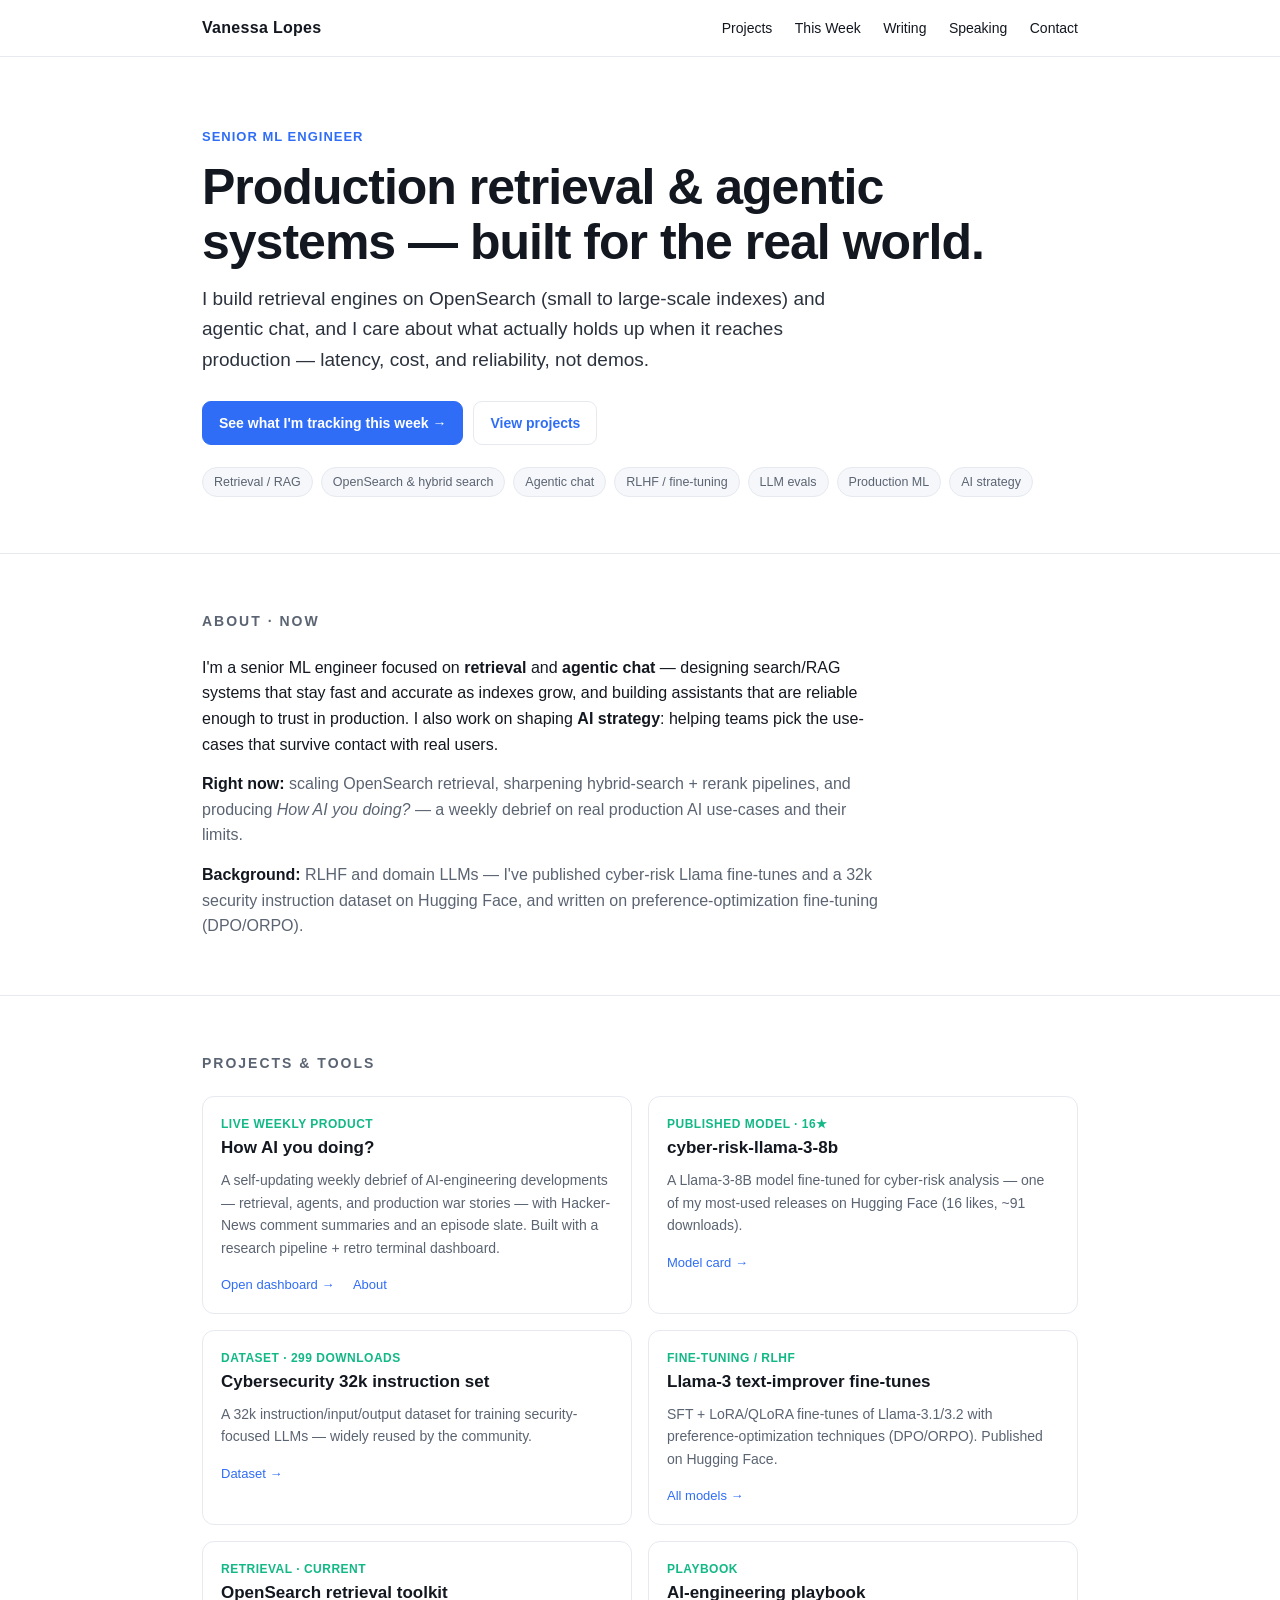
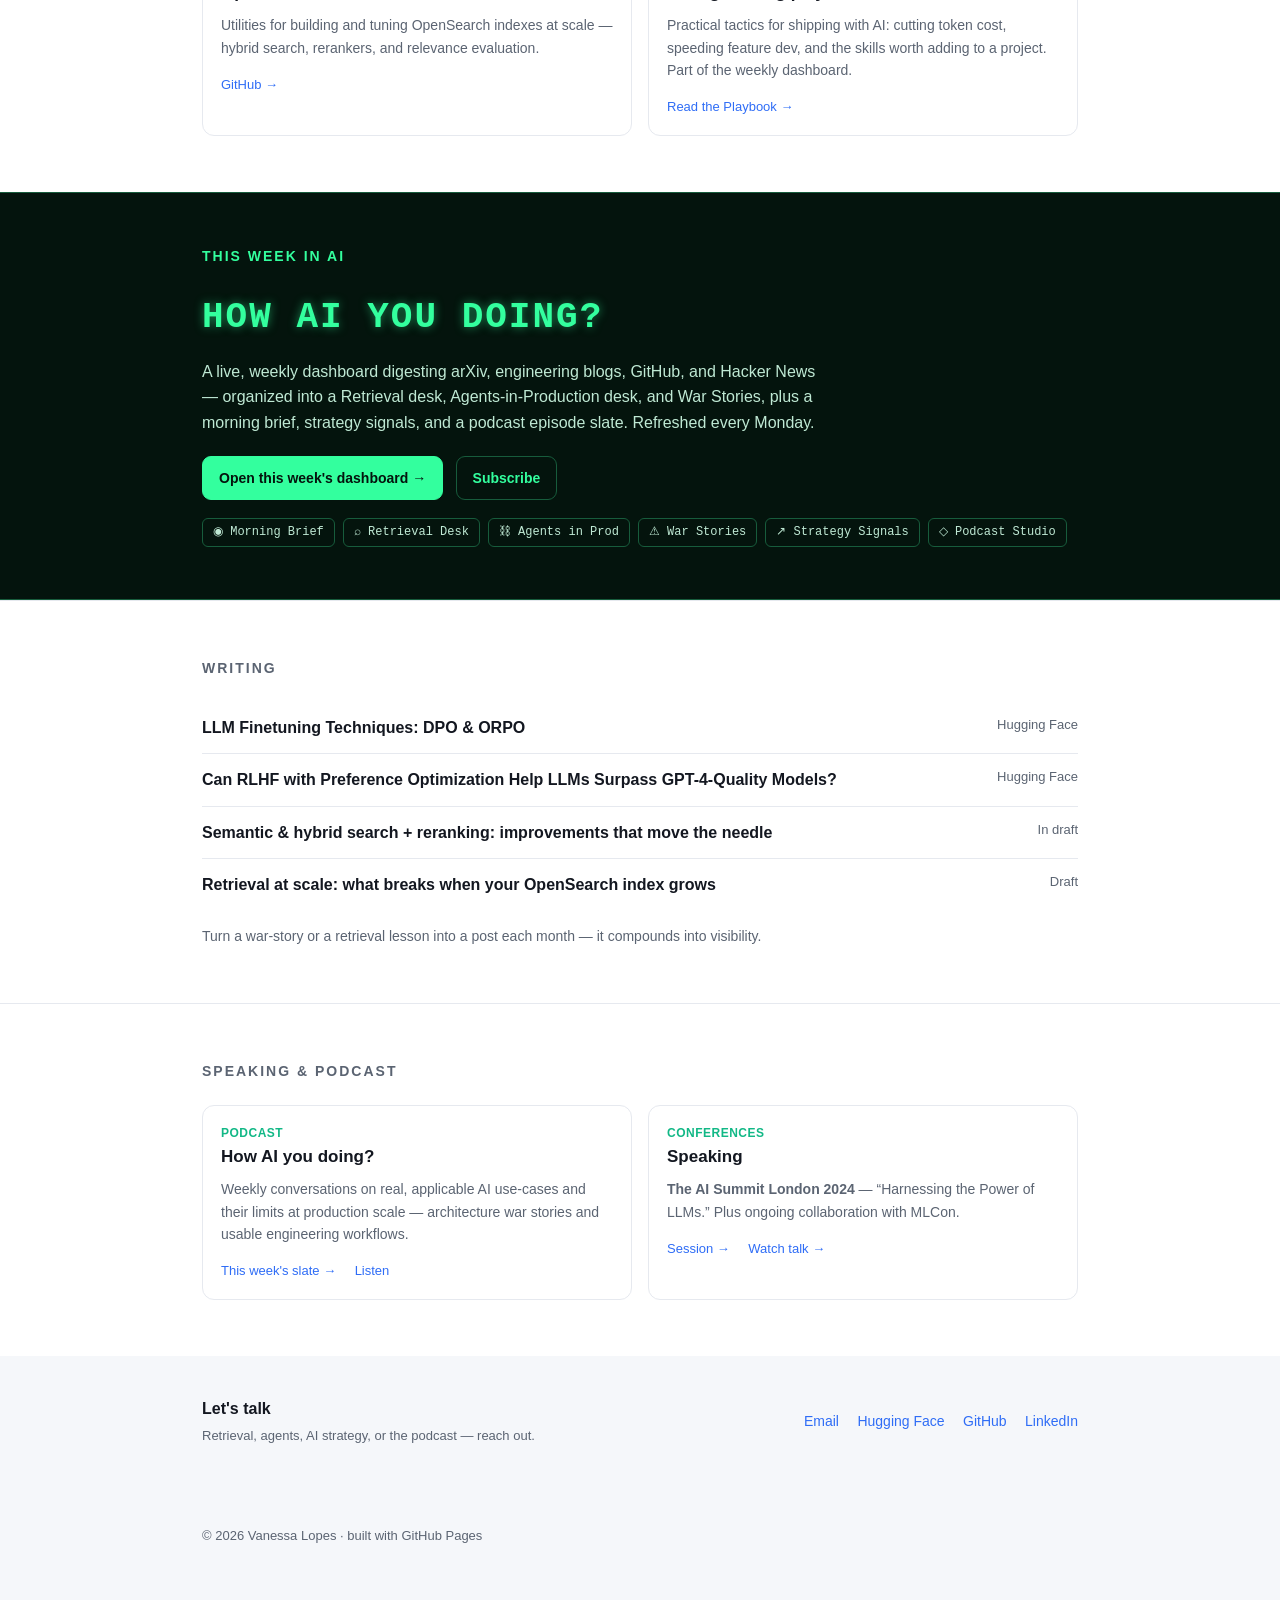
==== index.html @ 605ee218 "Personal site" ====
<!DOCTYPE html>
<html lang="en">
<!--
  ┌─────────────────────────────────────────────────────────────┐
  │  EDIT THESE (search for EDIT): name, tagline, social links,   │
  │  project links, writing links. Everything else is styling.    │
  └─────────────────────────────────────────────────────────────┘
-->
<head>
<meta charset="utf-8" />
<meta name="viewport" content="width=device-width, initial-scale=1" />
<title>Vanessa Lopes — ML Engineer · Retrieval &amp; Agentic Systems</title>
<meta name="description" content="Senior ML engineer building production retrieval engines (OpenSearch) and agentic chat. Writing, tools, and the weekly How AI you doing? debrief." />
<style>
  :root{
    --bg:#ffffff; --soft:#f5f7fa; --line:#e6e9ef; --ink:#131720; --muted:#5b6472;
    --accent:#2f6df6; --neon:#12b886; --term:#04140d; --termline:#175c3c; --termneon:#33ff9e;
  }
  *{box-sizing:border-box;margin:0;padding:0}
  html{scroll-behavior:smooth}
  body{font-family:-apple-system,BlinkMacSystemFont,"Segoe UI",Inter,Roboto,sans-serif;color:var(--ink);background:var(--bg);line-height:1.6}
  a{color:var(--accent);text-decoration:none}
  a:hover{text-decoration:underline}
  .wrap{max-width:920px;margin:0 auto;padding:0 22px}
  section{padding:56px 0;border-top:1px solid var(--line)}
  h2{font-size:14px;text-transform:uppercase;letter-spacing:2px;color:var(--muted);margin-bottom:22px}

  /* Nav */
  nav{position:sticky;top:0;z-index:10;background:#ffffffcc;backdrop-filter:blur(8px);border-bottom:1px solid var(--line)}
  nav .wrap{display:flex;align-items:center;justify-content:space-between;height:56px}
  nav .brand{font-weight:800;letter-spacing:.3px}
  nav .links a{color:var(--ink);font-size:14px;margin-left:18px}
  nav .links a:hover{color:var(--accent);text-decoration:none}
  @media(max-width:620px){nav .links a{margin-left:12px;font-size:13px}}

  /* Hero */
  .hero{padding:70px 0 56px;border-top:none}
  .hero .eyebrow{color:var(--accent);font-weight:700;letter-spacing:1px;font-size:13px;text-transform:uppercase}
  .hero h1{font-size:clamp(30px,5.5vw,50px);line-height:1.1;letter-spacing:-1px;margin:12px 0 14px}
  .hero p.lead{font-size:19px;color:#2b323d;max-width:640px}
  .hero .cta{margin-top:26px;display:flex;gap:10px;flex-wrap:wrap}
  .btn{display:inline-block;padding:10px 16px;border-radius:9px;font-size:14px;font-weight:600;border:1px solid var(--line)}
  .btn.primary{background:var(--accent);color:#fff;border-color:var(--accent)}
  .btn.primary:hover{text-decoration:none;filter:brightness(1.05)}
  .btn.ghost:hover{text-decoration:none;border-color:var(--accent);color:var(--accent)}
  .tags{margin-top:22px;display:flex;gap:8px;flex-wrap:wrap}
  .tag{font-size:12.5px;color:var(--muted);background:var(--soft);border:1px solid var(--line);border-radius:999px;padding:4px 11px}

  /* Cards */
  .grid{display:grid;grid-template-columns:1fr 1fr;gap:16px}
  @media(max-width:620px){.grid{grid-template-columns:1fr}}
  .card{border:1px solid var(--line);border-radius:12px;padding:18px 18px 16px;background:var(--bg);transition:.15s}
  .card:hover{border-color:var(--accent);box-shadow:0 6px 22px rgba(47,109,246,.08)}
  .card h3{font-size:17px;margin-bottom:6px}
  .card .k{font-size:12px;color:var(--neon);font-weight:700;letter-spacing:.5px;text-transform:uppercase}
  .card p{color:var(--muted);font-size:14px;margin:8px 0 12px}
  .card .links a{font-size:13px;margin-right:14px}

  /* Writing list */
  .posts{list-style:none}
  .posts li{display:flex;justify-content:space-between;gap:16px;padding:13px 0;border-bottom:1px solid var(--line)}
  .posts li:last-child{border-bottom:none}
  .posts a{font-weight:600;color:var(--ink)}
  .posts a:hover{color:var(--accent)}
  .posts .date{color:var(--muted);font-size:13px;white-space:nowrap}

  /* This-week terminal feature */
  .feature{background:var(--term);border-top:1px solid var(--termline);border-bottom:1px solid var(--termline)}
  .feature .wrap{padding:52px 22px}
  .feature h2{color:var(--termneon)}
  .feature .fh{font-family:"Courier New",monospace;color:var(--termneon);font-size:clamp(24px,4vw,36px);font-weight:800;letter-spacing:2px;text-shadow:0 0 10px rgba(51,255,158,.5)}
  .feature p{color:#bfe9d4;max-width:620px;margin:12px 0 20px}
  .feature .btn{border-color:var(--termline);color:var(--termneon)}
  .feature .btn.primary{background:var(--termneon);color:#04140d;border-color:var(--termneon)}
  .feature .desks{display:flex;gap:8px;flex-wrap:wrap;margin-top:18px}
  .feature .desk{font-family:"Courier New",monospace;font-size:12px;color:#bfe9d4;border:1px solid var(--termline);border-radius:6px;padding:4px 10px}

  footer{background:var(--soft)}
  footer .wrap{padding:40px 22px;display:flex;justify-content:space-between;gap:16px;flex-wrap:wrap;align-items:center}
  footer .muted{color:var(--muted);font-size:13px}
  .social a{margin-left:14px;font-size:14px}
</style>
</head>
<body>

<nav>
  <div class="wrap">
    <div class="brand">Vanessa&nbsp;Lopes</div><!-- EDIT: name -->
    <div class="links">
      <a href="#projects">Projects</a>
      <a href="#thisweek">This&nbsp;Week</a>
      <a href="#writing">Writing</a>
      <a href="#speaking">Speaking</a>
      <a href="#contact">Contact</a>
    </div>
  </div>
</nav>

<header class="hero">
  <div class="wrap">
    <div class="eyebrow">Senior ML Engineer</div>
    <!-- EDIT: headline + lead -->
    <h1>Production retrieval &amp; agentic systems — built for the real world.</h1>
    <p class="lead">I build retrieval engines on OpenSearch (small to large-scale indexes) and agentic chat, and I care about what actually holds up when it reaches production — latency, cost, and reliability, not demos.</p>
    <div class="cta">
      <a class="btn primary" href="#thisweek">See what I'm tracking this week →</a>
      <a class="btn ghost" href="#projects">View projects</a>
    </div>
    <div class="tags">
      <span class="tag">Retrieval / RAG</span>
      <span class="tag">OpenSearch &amp; hybrid search</span>
      <span class="tag">Agentic chat</span>
      <span class="tag">RLHF / fine-tuning</span>
      <span class="tag">LLM evals</span>
      <span class="tag">Production ML</span>
      <span class="tag">AI strategy</span>
    </div>
  </div>
</header>

<!-- ABOUT / NOW -->
<section id="about">
  <div class="wrap">
    <h2>About · Now</h2>
    <p style="max-width:680px;font-size:16px">
      I'm a senior ML engineer focused on <strong>retrieval</strong> and <strong>agentic chat</strong> — designing search/RAG systems that stay fast and accurate as indexes grow, and building assistants that are reliable enough to trust in production. I also work on shaping <strong>AI strategy</strong>: helping teams pick the use-cases that survive contact with real users.
    </p>
    <p style="max-width:680px;font-size:16px;margin-top:14px;color:var(--muted)">
      <strong style="color:var(--ink)">Right now:</strong> scaling OpenSearch retrieval, sharpening hybrid-search + rerank pipelines, and producing <em>How AI you doing?</em> — a weekly debrief on real production AI use-cases and their limits.
    </p>
    <p style="max-width:680px;font-size:16px;margin-top:14px;color:var(--muted)">
      <strong style="color:var(--ink)">Background:</strong> RLHF and domain LLMs — I've published cyber-risk Llama fine-tunes and a 32k security instruction dataset on Hugging Face, and written on preference-optimization fine-tuning (DPO/ORPO).
    </p>
  </div>
</section>

<!-- PROJECTS & TOOLS -->
<section id="projects">
  <div class="wrap">
    <h2>Projects &amp; Tools</h2>
    <div class="grid">
      <div class="card">
        <div class="k">Live weekly product</div>
        <h3>How AI you doing?</h3>
        <p>A self-updating weekly debrief of AI-engineering developments — retrieval, agents, and production war stories — with Hacker-News comment summaries and an episode slate. Built with a research pipeline + retro terminal dashboard.</p>
        <div class="links"><a href="dashboard.html">Open dashboard →</a> <a href="#thisweek">About</a></div>
      </div>
      <div class="card">
        <div class="k">Published model · 16★</div>
        <h3>cyber-risk-llama-3-8b</h3>
        <p>A Llama-3-8B model fine-tuned for cyber-risk analysis — one of my most-used releases on Hugging Face (16 likes, ~91 downloads).</p>
        <div class="links"><a href="https://huggingface.co/Vanessasml/cyber-risk-llama-3-8b" target="_blank" rel="noopener">Model card →</a></div>
      </div>
      <div class="card">
        <div class="k">Dataset · 299 downloads</div>
        <h3>Cybersecurity 32k instruction set</h3>
        <p>A 32k instruction/input/output dataset for training security-focused LLMs — widely reused by the community.</p>
        <div class="links"><a href="https://huggingface.co/datasets/Vanessasml/cybersecurity_32k_instruction_input_output" target="_blank" rel="noopener">Dataset →</a></div>
      </div>
      <div class="card">
        <div class="k">Fine-tuning / RLHF</div>
        <h3>Llama-3 text-improver fine-tunes</h3>
        <p>SFT + LoRA/QLoRA fine-tunes of Llama-3.1/3.2 with preference-optimization techniques (DPO/ORPO). Published on Hugging Face.</p>
        <div class="links"><a href="https://huggingface.co/Vanessasml/models" target="_blank" rel="noopener">All models →</a></div>
      </div>
      <div class="card">
        <div class="k">Retrieval · current</div>
        <h3>OpenSearch retrieval toolkit</h3><!-- EDIT: add real repo link -->
        <p>Utilities for building and tuning OpenSearch indexes at scale — hybrid search, rerankers, and relevance evaluation.</p>
        <div class="links"><a href="https://github.com/vanessasml" target="_blank" rel="noopener">GitHub →</a></div>
      </div>
      <div class="card">
        <div class="k">Playbook</div>
        <h3>AI-engineering playbook</h3>
        <p>Practical tactics for shipping with AI: cutting token cost, speeding feature dev, and the skills worth adding to a project. Part of the weekly dashboard.</p>
        <div class="links"><a href="dashboard.html">Read the Playbook →</a></div>
      </div>
    </div>
  </div>
</section>

<!-- THIS WEEK (terminal feature) -->
<section id="thisweek" class="feature" style="border-top:1px solid var(--termline);padding:0">
  <div class="wrap">
    <h2>This week in AI</h2>
    <div class="fh">HOW AI YOU DOING?</div>
    <p>A live, weekly dashboard digesting arXiv, engineering blogs, GitHub, and Hacker News — organized into a Retrieval desk, Agents-in-Production desk, and War Stories, plus a morning brief, strategy signals, and a podcast episode slate. Refreshed every Monday.</p>
    <a class="btn primary" href="dashboard.html">Open this week's dashboard →</a>
    <a class="btn" href="#contact" style="margin-left:8px">Subscribe</a>
    <div class="desks">
      <span class="desk">◉ Morning Brief</span>
      <span class="desk">⌕ Retrieval Desk</span>
      <span class="desk">⛓ Agents in Prod</span>
      <span class="desk">⚠ War Stories</span>
      <span class="desk">↗ Strategy Signals</span>
      <span class="desk">◇ Podcast Studio</span>
    </div>
  </div>
</section>

<!-- WRITING -->
<section id="writing">
  <div class="wrap">
    <h2>Writing</h2>
    <!-- EDIT: replace with real posts / links -->
    <ul class="posts">
      <li><a href="https://huggingface.co/blog/Vanessasml/llm-finetuning-techniques-dpo-orpo" target="_blank" rel="noopener">LLM Finetuning Techniques: DPO &amp; ORPO</a><span class="date">Hugging Face</span></li>
      <li><a href="https://huggingface.co/Vanessasml/activity/articles" target="_blank" rel="noopener">Can RLHF with Preference Optimization Help LLMs Surpass GPT-4-Quality Models?</a><span class="date">Hugging Face</span></li>
      <li><a href="#">Semantic &amp; hybrid search + reranking: improvements that move the needle</a><span class="date">In draft</span></li>
      <li><a href="#">Retrieval at scale: what breaks when your OpenSearch index grows</a><span class="date">Draft</span></li>
    </ul>
    <p style="color:var(--muted);font-size:14px;margin-top:14px">Turn a war-story or a retrieval lesson into a post each month — it compounds into visibility.</p>
  </div>
</section>

<!-- SPEAKING & PODCAST -->
<section id="speaking">
  <div class="wrap">
    <h2>Speaking &amp; Podcast</h2>
    <div class="grid">
      <div class="card">
        <div class="k">Podcast</div>
        <h3>How AI you doing?</h3>
        <p>Weekly conversations on real, applicable AI use-cases and their limits at production scale — architecture war stories and usable engineering workflows.</p>
        <div class="links"><a href="dashboard.html">This week's slate →</a> <a href="#">Listen</a></div>
      </div>
      <div class="card">
        <div class="k">Conferences</div>
        <h3>Speaking</h3>
        <p><strong>The AI Summit London 2024</strong> — “Harnessing the Power of LLMs.” Plus ongoing collaboration with MLCon.</p>
        <div class="links">
          <a href="https://london.theaisummit.com/the-ai-summit-london-2024/harnessing-the-power-of-llms" target="_blank" rel="noopener">Session →</a>
          <a href="https://www.youtube.com/watch?v=T_1KeTyjhTA" target="_blank" rel="noopener">Watch talk →</a>
        </div>
      </div>
    </div>
  </div>
</section>

<!-- CONTACT -->
<footer id="contact">
  <div class="wrap">
    <div>
      <div style="font-weight:800;margin-bottom:4px">Let's talk</div>
      <div class="muted">Retrieval, agents, AI strategy, or the podcast — reach out.</div>
    </div>
    <div class="social">
      <!-- EDIT: real links -->
      <a href="mailto:vsofiaml@gmail.com">Email</a>
      <a href="https://huggingface.co/Vanessasml" target="_blank" rel="noopener">Hugging&nbsp;Face</a>
      <a href="https://github.com/vanessasml" target="_blank" rel="noopener">GitHub</a>
      <a href="https://www.linkedin.com/">LinkedIn</a>
    </div>
  </div>
  <div class="wrap"><div class="muted" style="padding-bottom:20px">© 2026 Vanessa Lopes · built with GitHub Pages</div></div>
</footer>

</body>
</html>
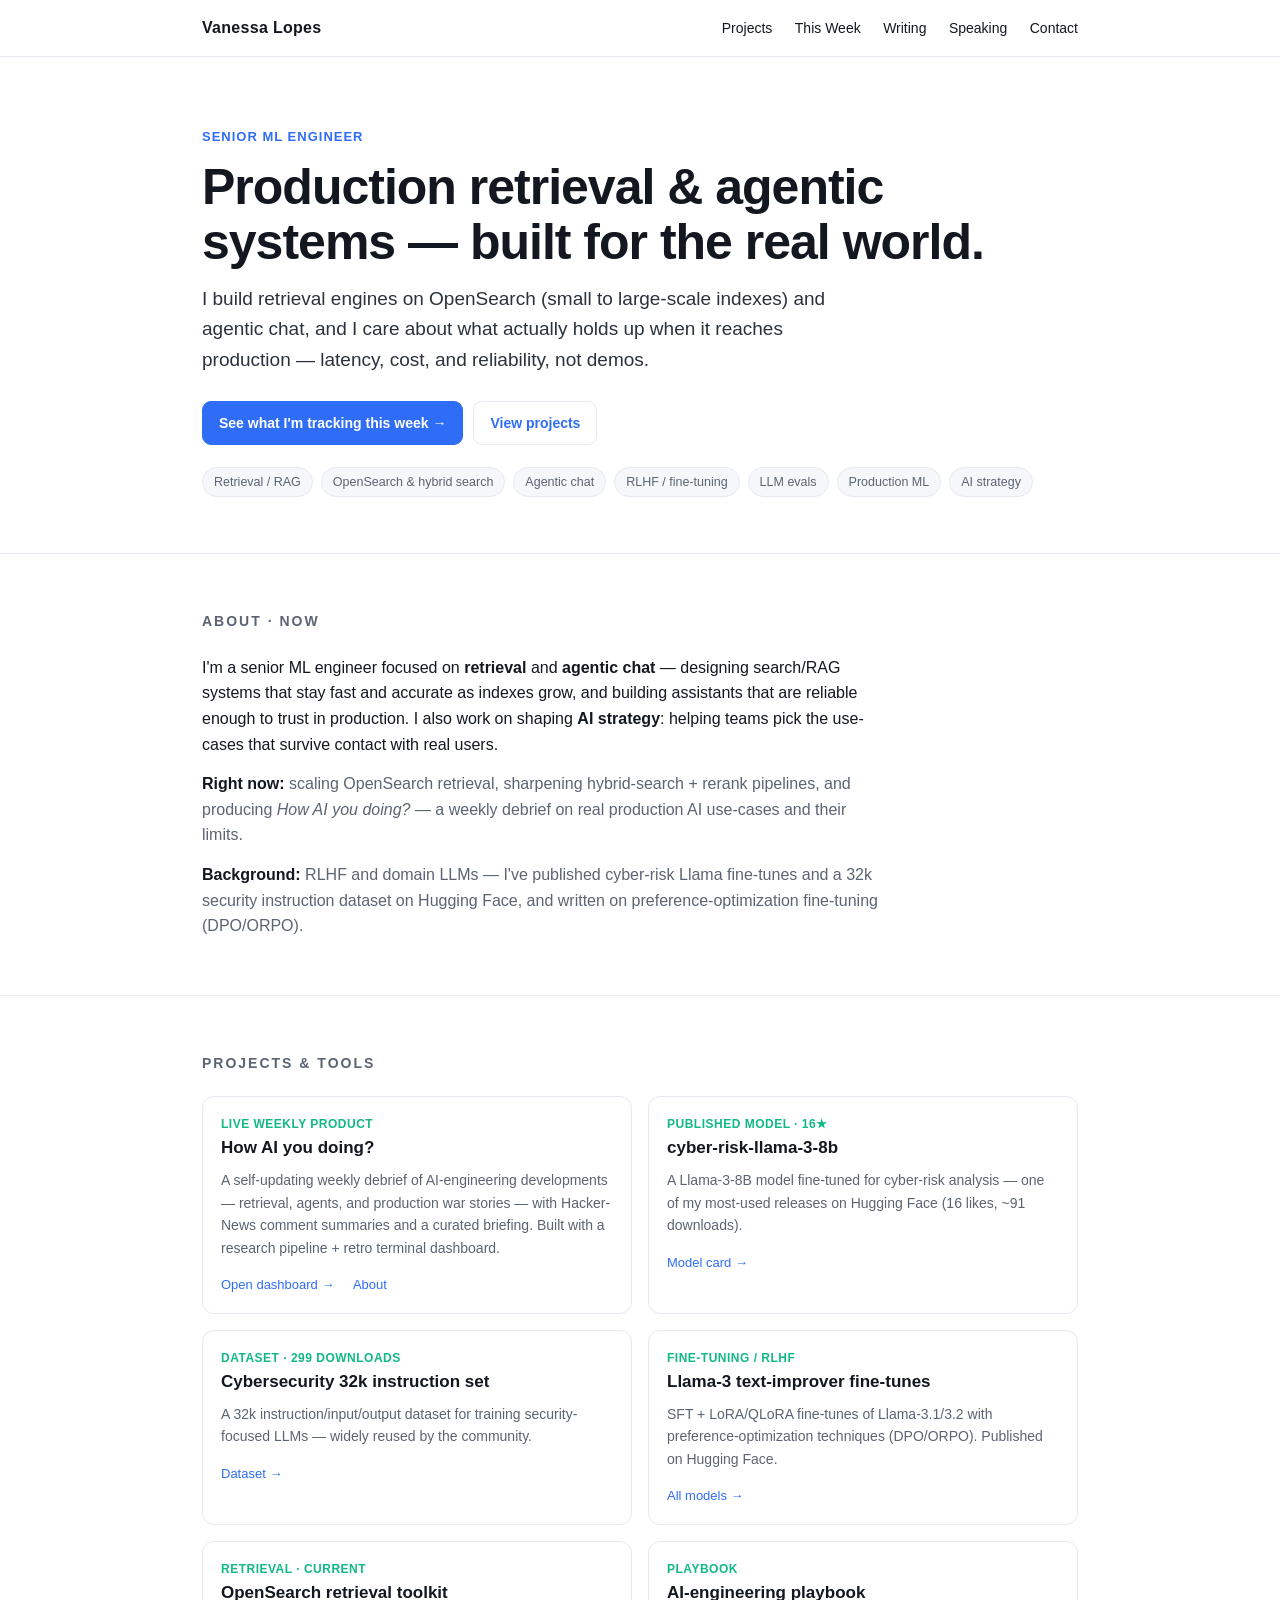
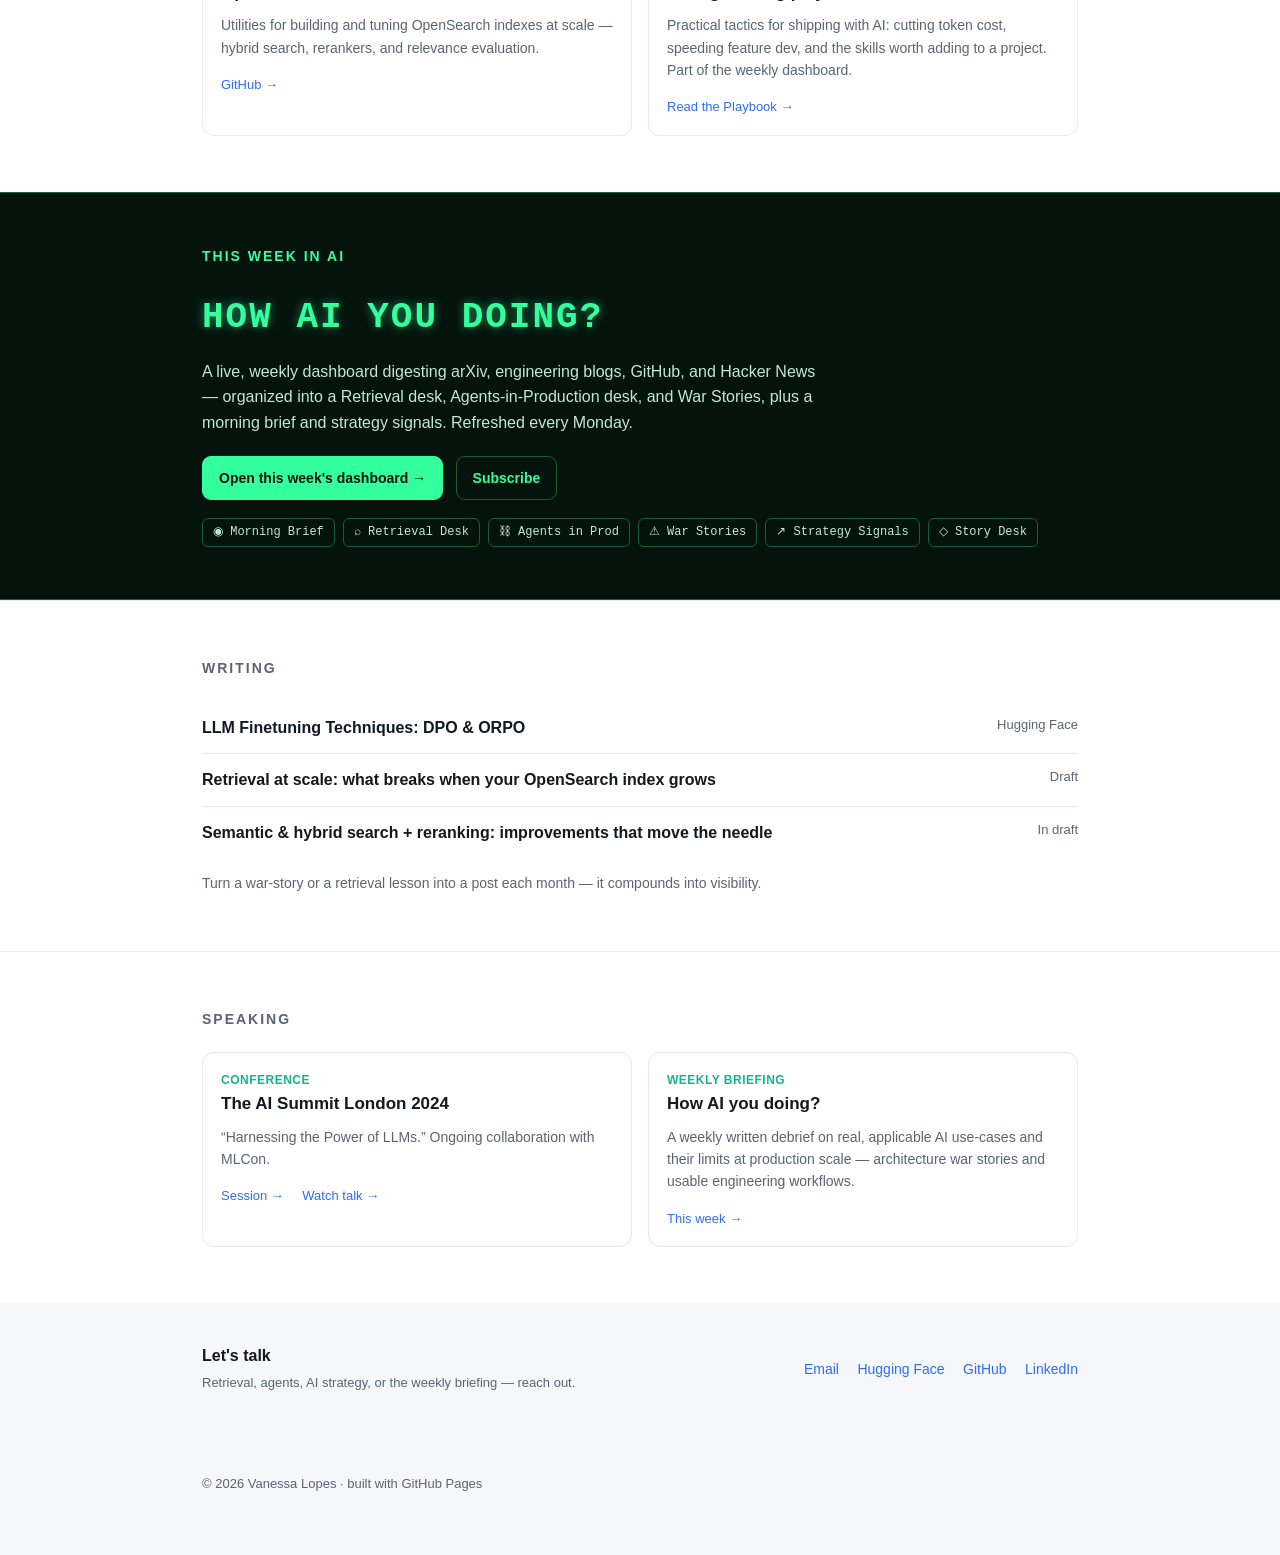
==== commit 47bfbf54: "add writing article and update readme" ====
--- a/index.html
+++ b/index.html
@@ -142,7 +142,7 @@
       <div class="card">
         <div class="k">Live weekly product</div>
         <h3>How AI you doing?</h3>
-        <p>A self-updating weekly debrief of AI-engineering developments — retrieval, agents, and production war stories — with Hacker-News comment summaries and an episode slate. Built with a research pipeline + retro terminal dashboard.</p>
+        <p>A self-updating weekly debrief of AI-engineering developments — retrieval, agents, and production war stories — with Hacker-News comment summaries and a curated briefing. Built with a research pipeline + retro terminal dashboard.</p>
         <div class="links"><a href="dashboard.html">Open dashboard →</a> <a href="#thisweek">About</a></div>
       </div>
       <div class="card">
@@ -184,7 +184,7 @@
   <div class="wrap">
     <h2>This week in AI</h2>
     <div class="fh">HOW AI YOU DOING?</div>
-    <p>A live, weekly dashboard digesting arXiv, engineering blogs, GitHub, and Hacker News — organized into a Retrieval desk, Agents-in-Production desk, and War Stories, plus a morning brief, strategy signals, and a podcast episode slate. Refreshed every Monday.</p>
+    <p>A live, weekly dashboard digesting arXiv, engineering blogs, GitHub, and Hacker News — organized into a Retrieval desk, Agents-in-Production desk, and War Stories, plus a morning brief and strategy signals. Refreshed every Monday.</p>
     <a class="btn primary" href="dashboard.html">Open this week's dashboard →</a>
     <a class="btn" href="#contact" style="margin-left:8px">Subscribe</a>
     <div class="desks">
@@ -193,7 +193,7 @@
       <span class="desk">⛓ Agents in Prod</span>
       <span class="desk">⚠ War Stories</span>
       <span class="desk">↗ Strategy Signals</span>
-      <span class="desk">◇ Podcast Studio</span>
+      <span class="desk">◇ Story Desk</span>
     </div>
   </div>
 </section>
@@ -205,34 +205,33 @@
     <!-- EDIT: replace with real posts / links -->
     <ul class="posts">
       <li><a href="https://huggingface.co/blog/Vanessasml/llm-finetuning-techniques-dpo-orpo" target="_blank" rel="noopener">LLM Finetuning Techniques: DPO &amp; ORPO</a><span class="date">Hugging Face</span></li>
-      <li><a href="https://huggingface.co/Vanessasml/activity/articles" target="_blank" rel="noopener">Can RLHF with Preference Optimization Help LLMs Surpass GPT-4-Quality Models?</a><span class="date">Hugging Face</span></li>
+      <li><a href="writing/retrieval-at-scale.html">Retrieval at scale: what breaks when your OpenSearch index grows</a><span class="date">Draft</span></li>
       <li><a href="#">Semantic &amp; hybrid search + reranking: improvements that move the needle</a><span class="date">In draft</span></li>
-      <li><a href="#">Retrieval at scale: what breaks when your OpenSearch index grows</a><span class="date">Draft</span></li>
     </ul>
     <p style="color:var(--muted);font-size:14px;margin-top:14px">Turn a war-story or a retrieval lesson into a post each month — it compounds into visibility.</p>
   </div>
 </section>
 
-<!-- SPEAKING & PODCAST -->
+<!-- SPEAKING -->
 <section id="speaking">
   <div class="wrap">
-    <h2>Speaking &amp; Podcast</h2>
+    <h2>Speaking</h2>
     <div class="grid">
       <div class="card">
-        <div class="k">Podcast</div>
-        <h3>How AI you doing?</h3>
-        <p>Weekly conversations on real, applicable AI use-cases and their limits at production scale — architecture war stories and usable engineering workflows.</p>
-        <div class="links"><a href="dashboard.html">This week's slate →</a> <a href="#">Listen</a></div>
-      </div>
-      <div class="card">
-        <div class="k">Conferences</div>
-        <h3>Speaking</h3>
-        <p><strong>The AI Summit London 2024</strong> — “Harnessing the Power of LLMs.” Plus ongoing collaboration with MLCon.</p>
+        <div class="k">Conference</div>
+        <h3>The AI Summit London 2024</h3>
+        <p>“Harnessing the Power of LLMs.” Ongoing collaboration with MLCon.</p>
         <div class="links">
           <a href="https://london.theaisummit.com/the-ai-summit-london-2024/harnessing-the-power-of-llms" target="_blank" rel="noopener">Session →</a>
           <a href="https://www.youtube.com/watch?v=T_1KeTyjhTA" target="_blank" rel="noopener">Watch talk →</a>
         </div>
       </div>
+      <div class="card">
+        <div class="k">Weekly briefing</div>
+        <h3>How AI you doing?</h3>
+        <p>A weekly written debrief on real, applicable AI use-cases and their limits at production scale — architecture war stories and usable engineering workflows.</p>
+        <div class="links"><a href="dashboard.html">This week →</a></div>
+      </div>
     </div>
   </div>
 </section>
@@ -242,7 +241,7 @@
   <div class="wrap">
     <div>
       <div style="font-weight:800;margin-bottom:4px">Let's talk</div>
-      <div class="muted">Retrieval, agents, AI strategy, or the podcast — reach out.</div>
+      <div class="muted">Retrieval, agents, AI strategy, or the weekly briefing — reach out.</div>
     </div>
     <div class="social">
       <!-- EDIT: real links -->
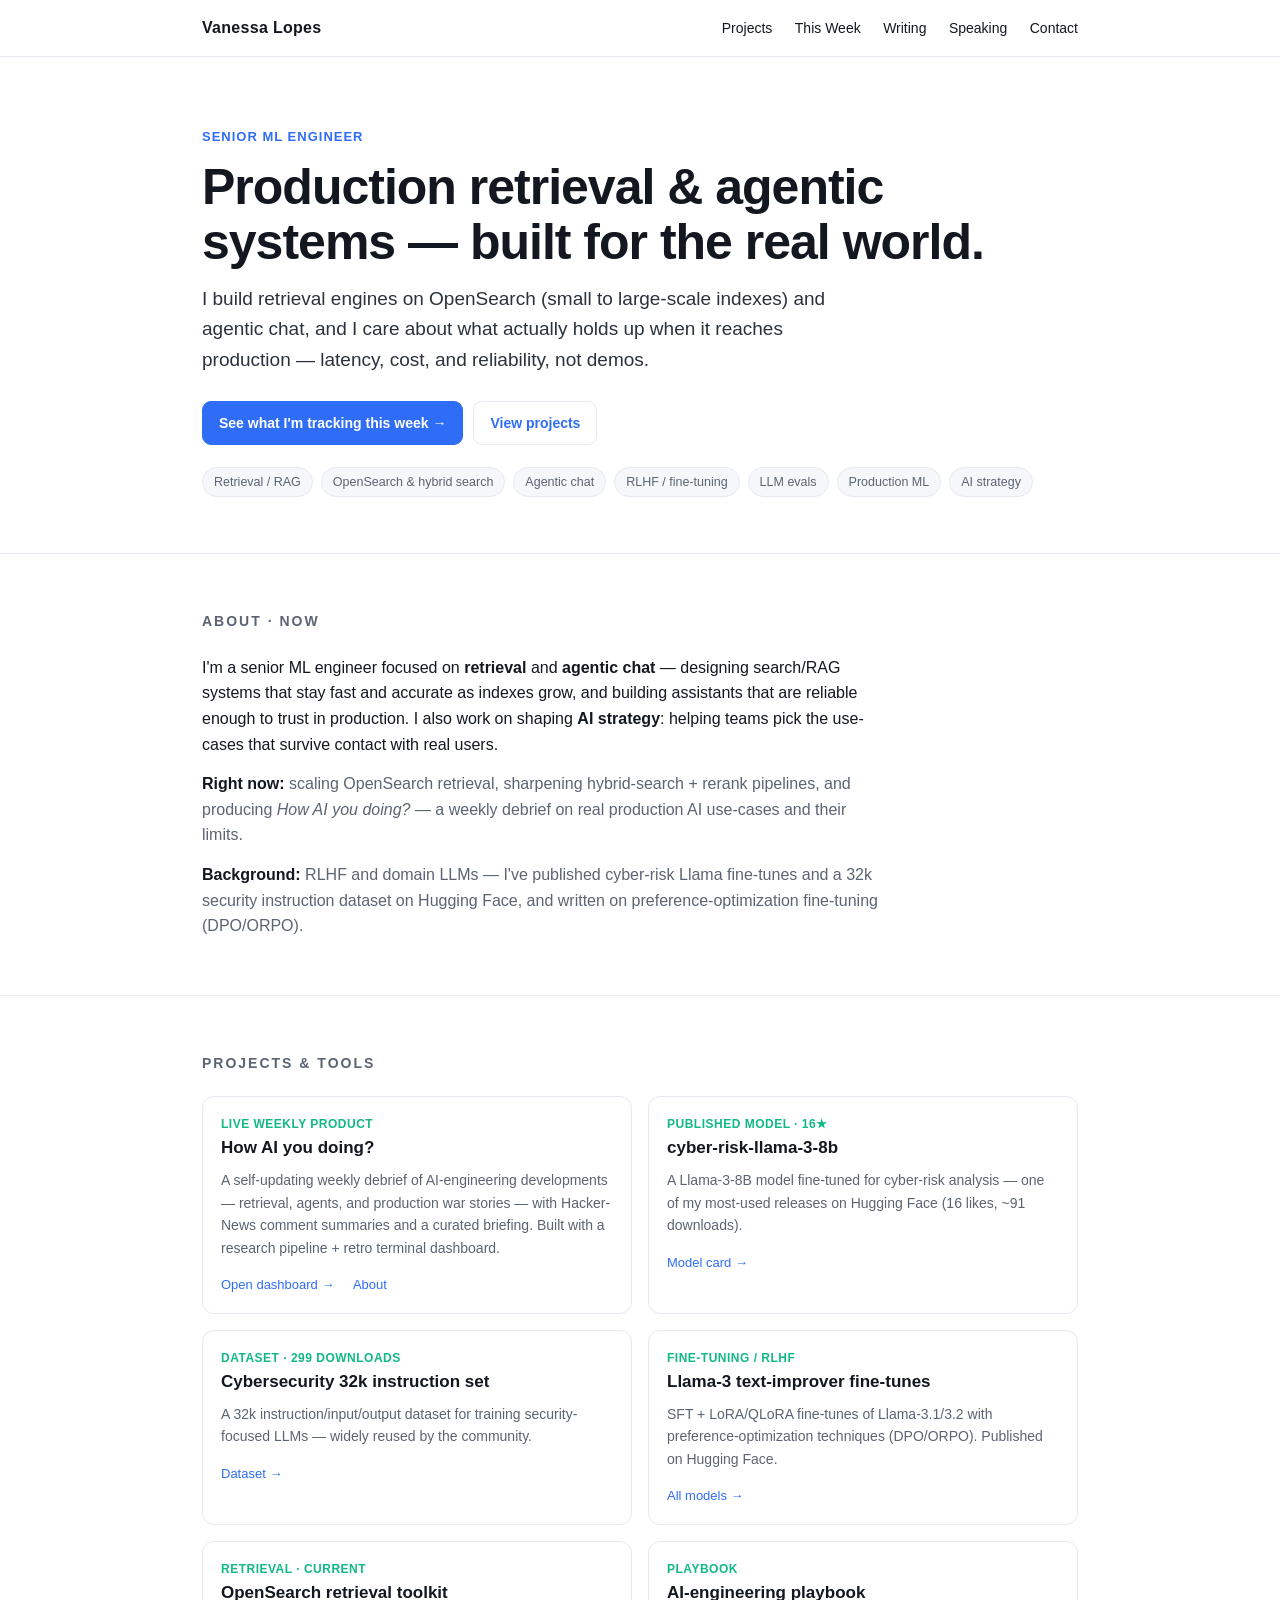
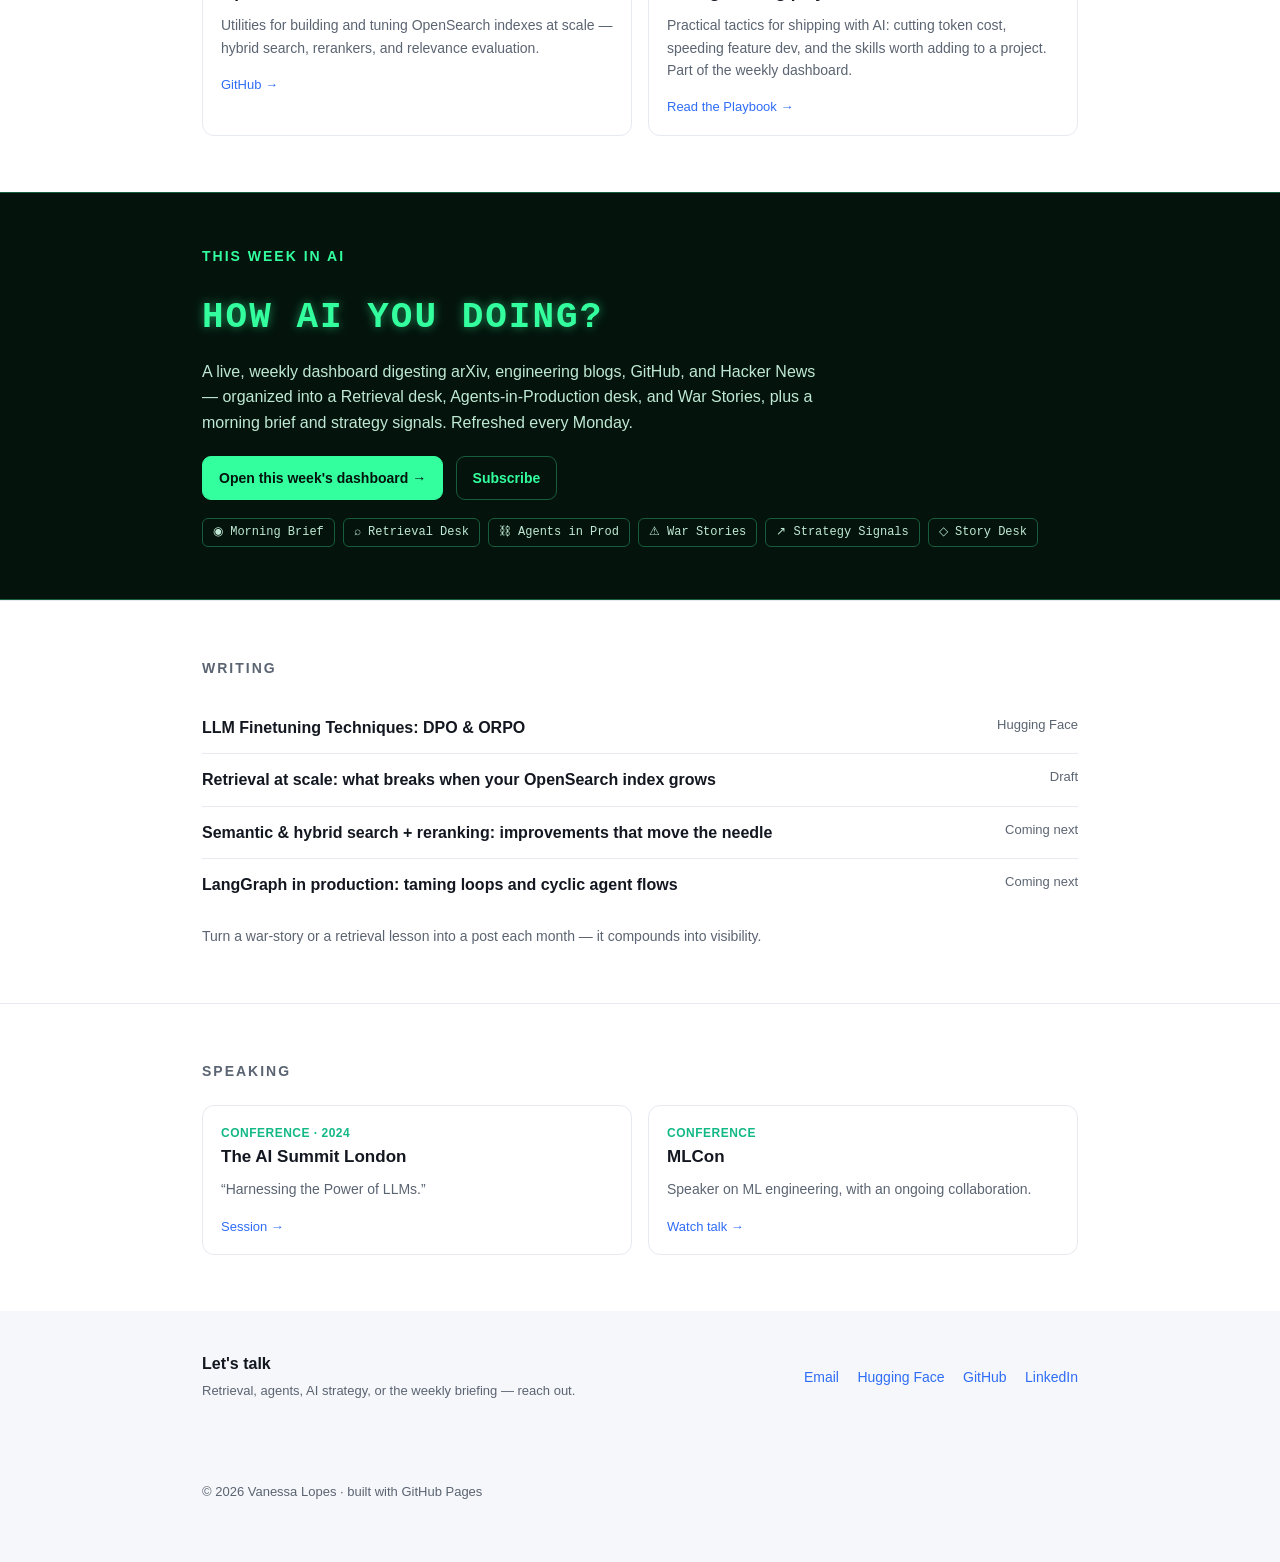
==== commit b0ddba89: "update dashboard" ====
--- a/index.html
+++ b/index.html
@@ -206,7 +206,8 @@
     <ul class="posts">
       <li><a href="https://huggingface.co/blog/Vanessasml/llm-finetuning-techniques-dpo-orpo" target="_blank" rel="noopener">LLM Finetuning Techniques: DPO &amp; ORPO</a><span class="date">Hugging Face</span></li>
       <li><a href="writing/retrieval-at-scale.html">Retrieval at scale: what breaks when your OpenSearch index grows</a><span class="date">Draft</span></li>
-      <li><a href="#">Semantic &amp; hybrid search + reranking: improvements that move the needle</a><span class="date">In draft</span></li>
+      <li><a href="#">Semantic &amp; hybrid search + reranking: improvements that move the needle</a><span class="date">Coming next</span></li>
+      <li><a href="#">LangGraph in production: taming loops and cyclic agent flows</a><span class="date">Coming next</span></li>
     </ul>
     <p style="color:var(--muted);font-size:14px;margin-top:14px">Turn a war-story or a retrieval lesson into a post each month — it compounds into visibility.</p>
   </div>
@@ -218,19 +219,16 @@
     <h2>Speaking</h2>
     <div class="grid">
       <div class="card">
+        <div class="k">Conference · 2024</div>
+        <h3>The AI Summit London</h3>
+        <p>“Harnessing the Power of LLMs.”</p>
+        <div class="links"><a href="https://london.theaisummit.com/the-ai-summit-london-2024/harnessing-the-power-of-llms" target="_blank" rel="noopener">Session →</a></div>
+      </div>
+      <div class="card">
         <div class="k">Conference</div>
-        <h3>The AI Summit London 2024</h3>
-        <p>“Harnessing the Power of LLMs.” Ongoing collaboration with MLCon.</p>
-        <div class="links">
-          <a href="https://london.theaisummit.com/the-ai-summit-london-2024/harnessing-the-power-of-llms" target="_blank" rel="noopener">Session →</a>
-          <a href="https://www.youtube.com/watch?v=T_1KeTyjhTA" target="_blank" rel="noopener">Watch talk →</a>
-        </div>
-      </div>
-      <div class="card">
-        <div class="k">Weekly briefing</div>
-        <h3>How AI you doing?</h3>
-        <p>A weekly written debrief on real, applicable AI use-cases and their limits at production scale — architecture war stories and usable engineering workflows.</p>
-        <div class="links"><a href="dashboard.html">This week →</a></div>
+        <h3>MLCon</h3>
+        <p>Speaker on ML engineering, with an ongoing collaboration.</p>
+        <div class="links"><a href="https://www.youtube.com/watch?v=T_1KeTyjhTA" target="_blank" rel="noopener">Watch talk →</a></div>
       </div>
     </div>
   </div>
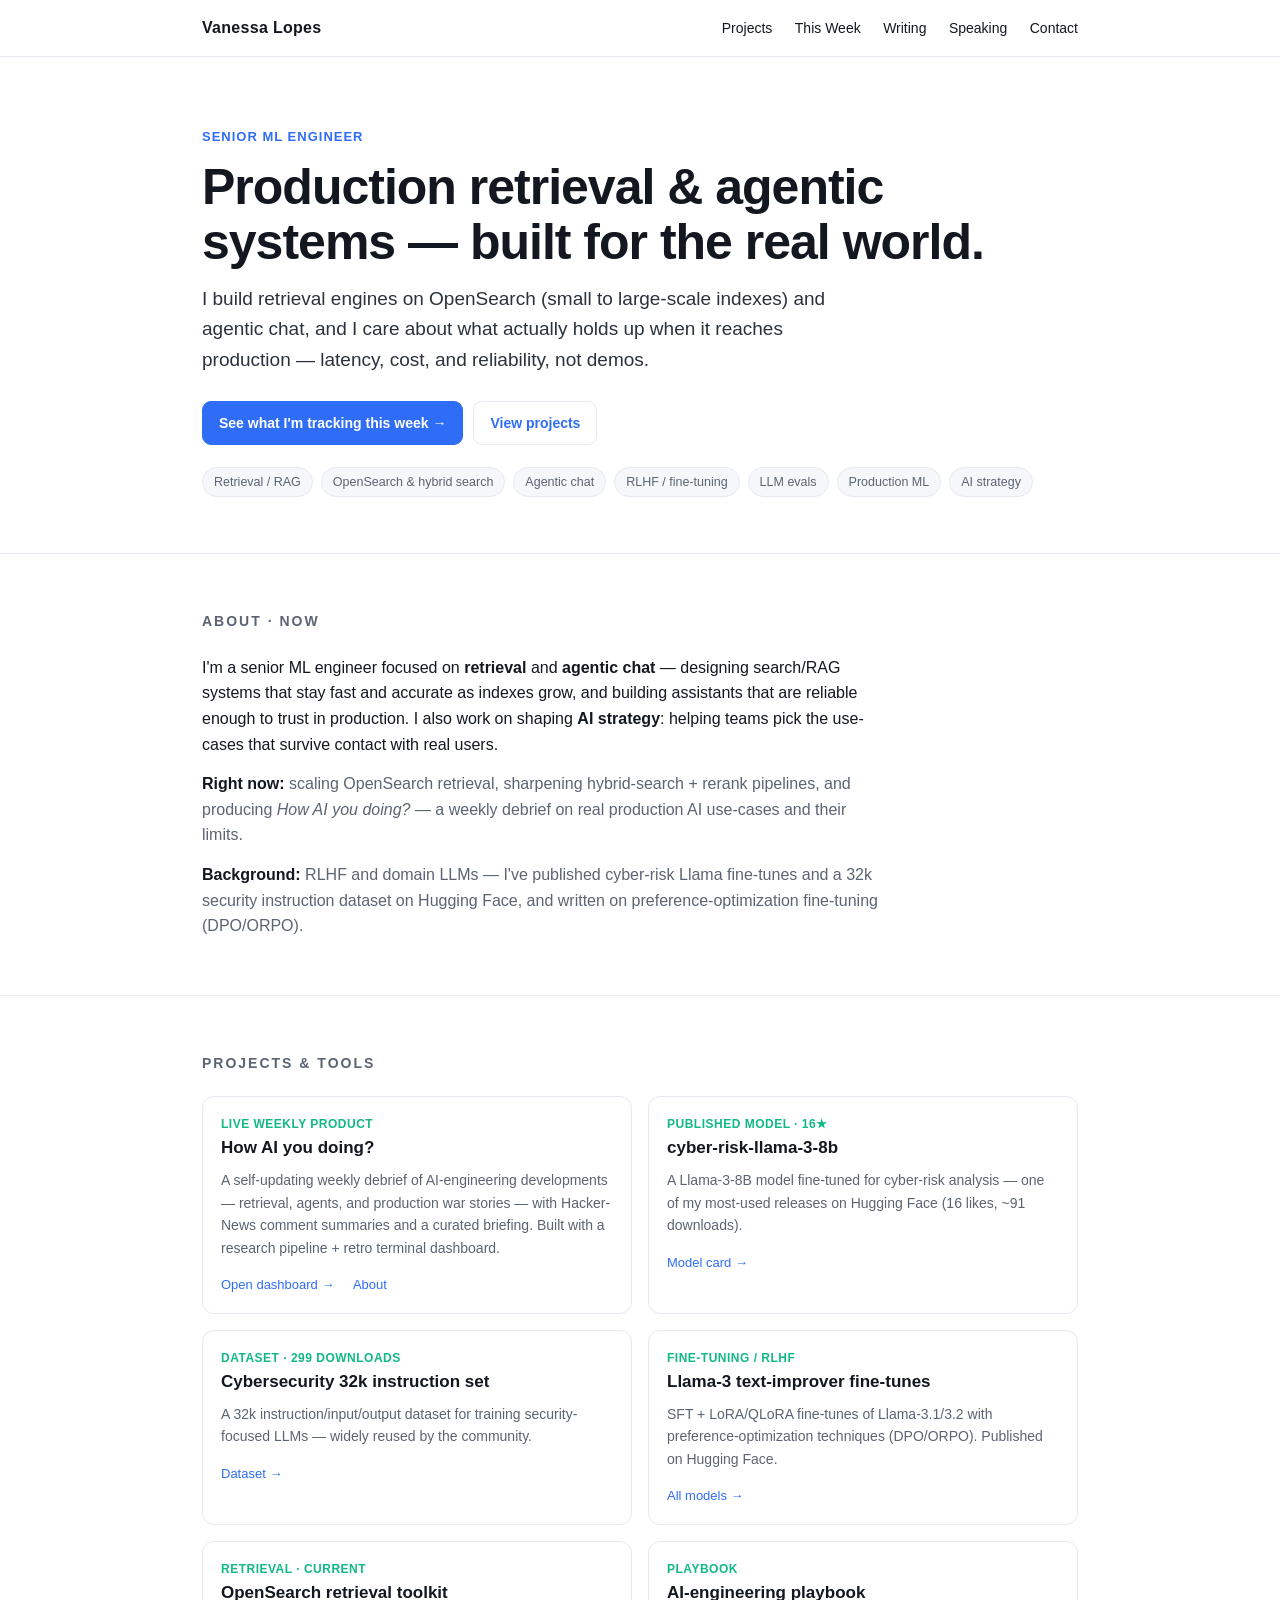
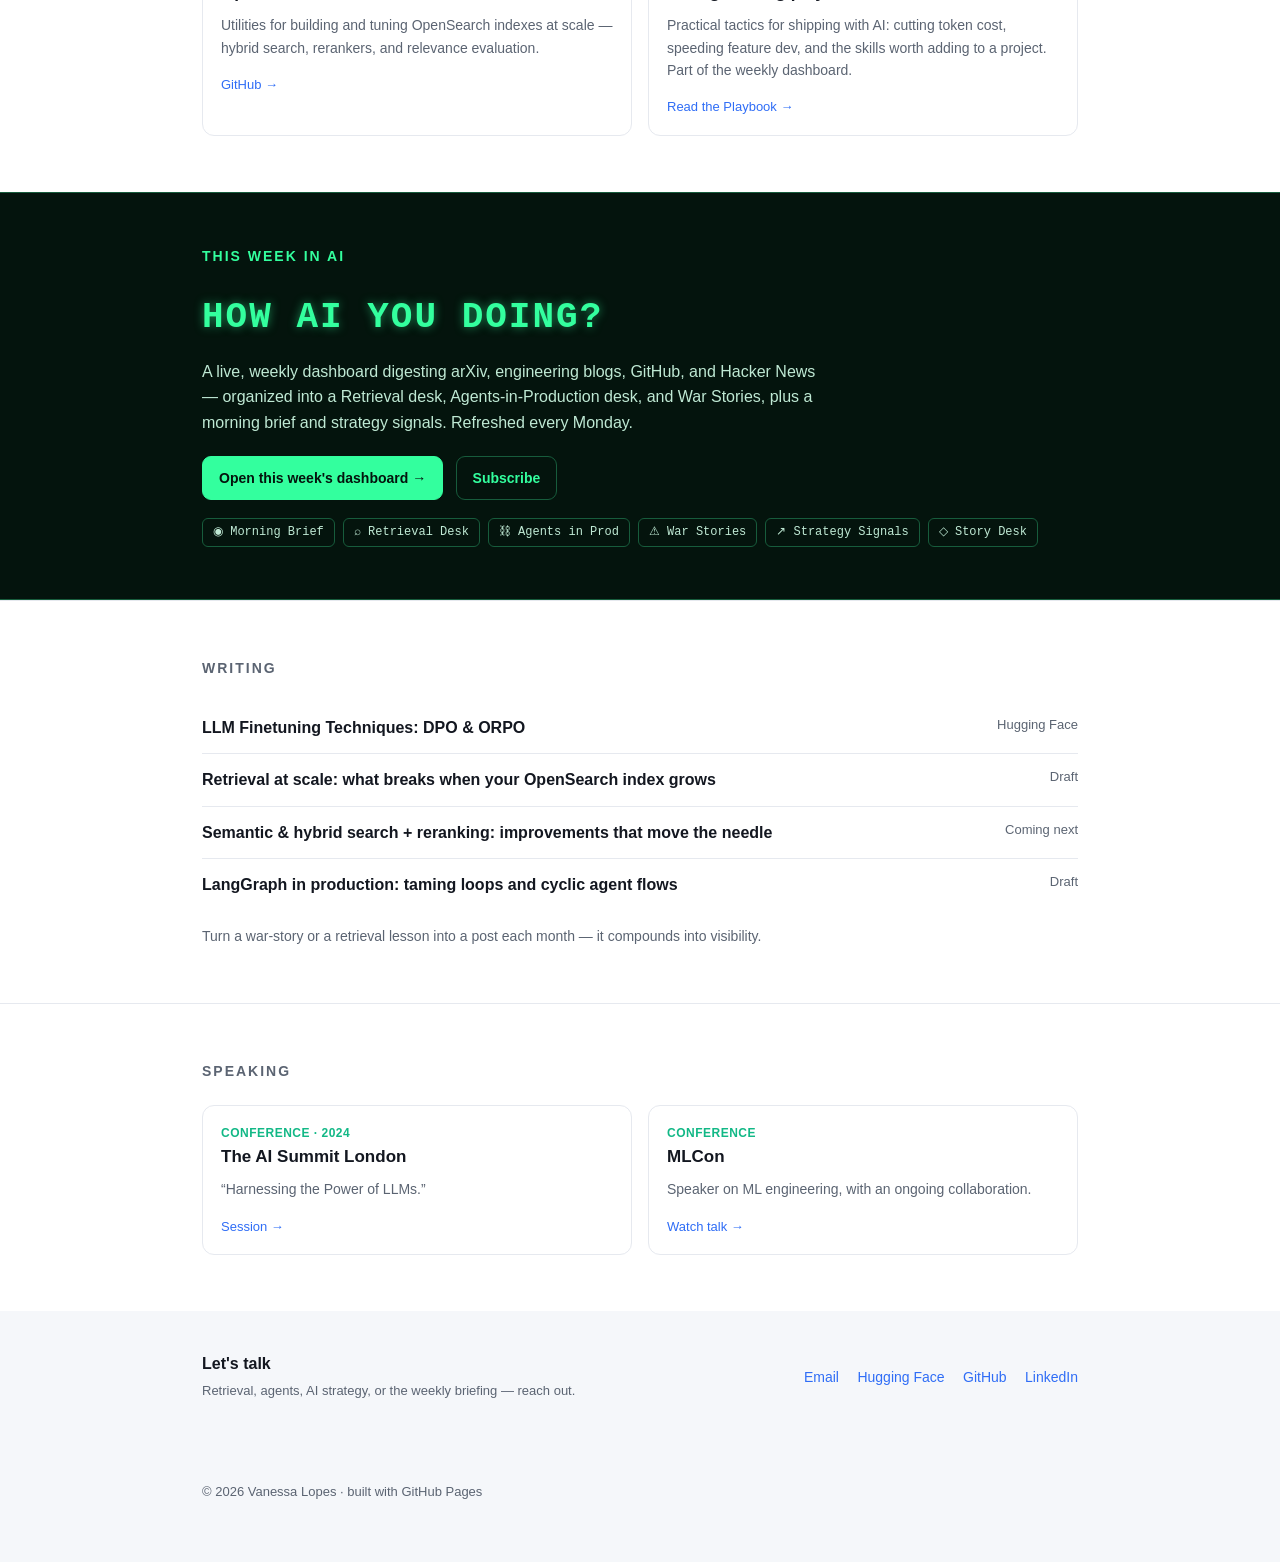
==== commit 8629e631: "Update site: 2026-07-12 00:20" ====
--- a/index.html
+++ b/index.html
@@ -207,7 +207,7 @@
       <li><a href="https://huggingface.co/blog/Vanessasml/llm-finetuning-techniques-dpo-orpo" target="_blank" rel="noopener">LLM Finetuning Techniques: DPO &amp; ORPO</a><span class="date">Hugging Face</span></li>
       <li><a href="writing/retrieval-at-scale.html">Retrieval at scale: what breaks when your OpenSearch index grows</a><span class="date">Draft</span></li>
       <li><a href="#">Semantic &amp; hybrid search + reranking: improvements that move the needle</a><span class="date">Coming next</span></li>
-      <li><a href="#">LangGraph in production: taming loops and cyclic agent flows</a><span class="date">Coming next</span></li>
+      <li><a href="writing/langgraph-loops.html">LangGraph in production: taming loops and cyclic agent flows</a><span class="date">Draft</span></li>
     </ul>
     <p style="color:var(--muted);font-size:14px;margin-top:14px">Turn a war-story or a retrieval lesson into a post each month — it compounds into visibility.</p>
   </div>
